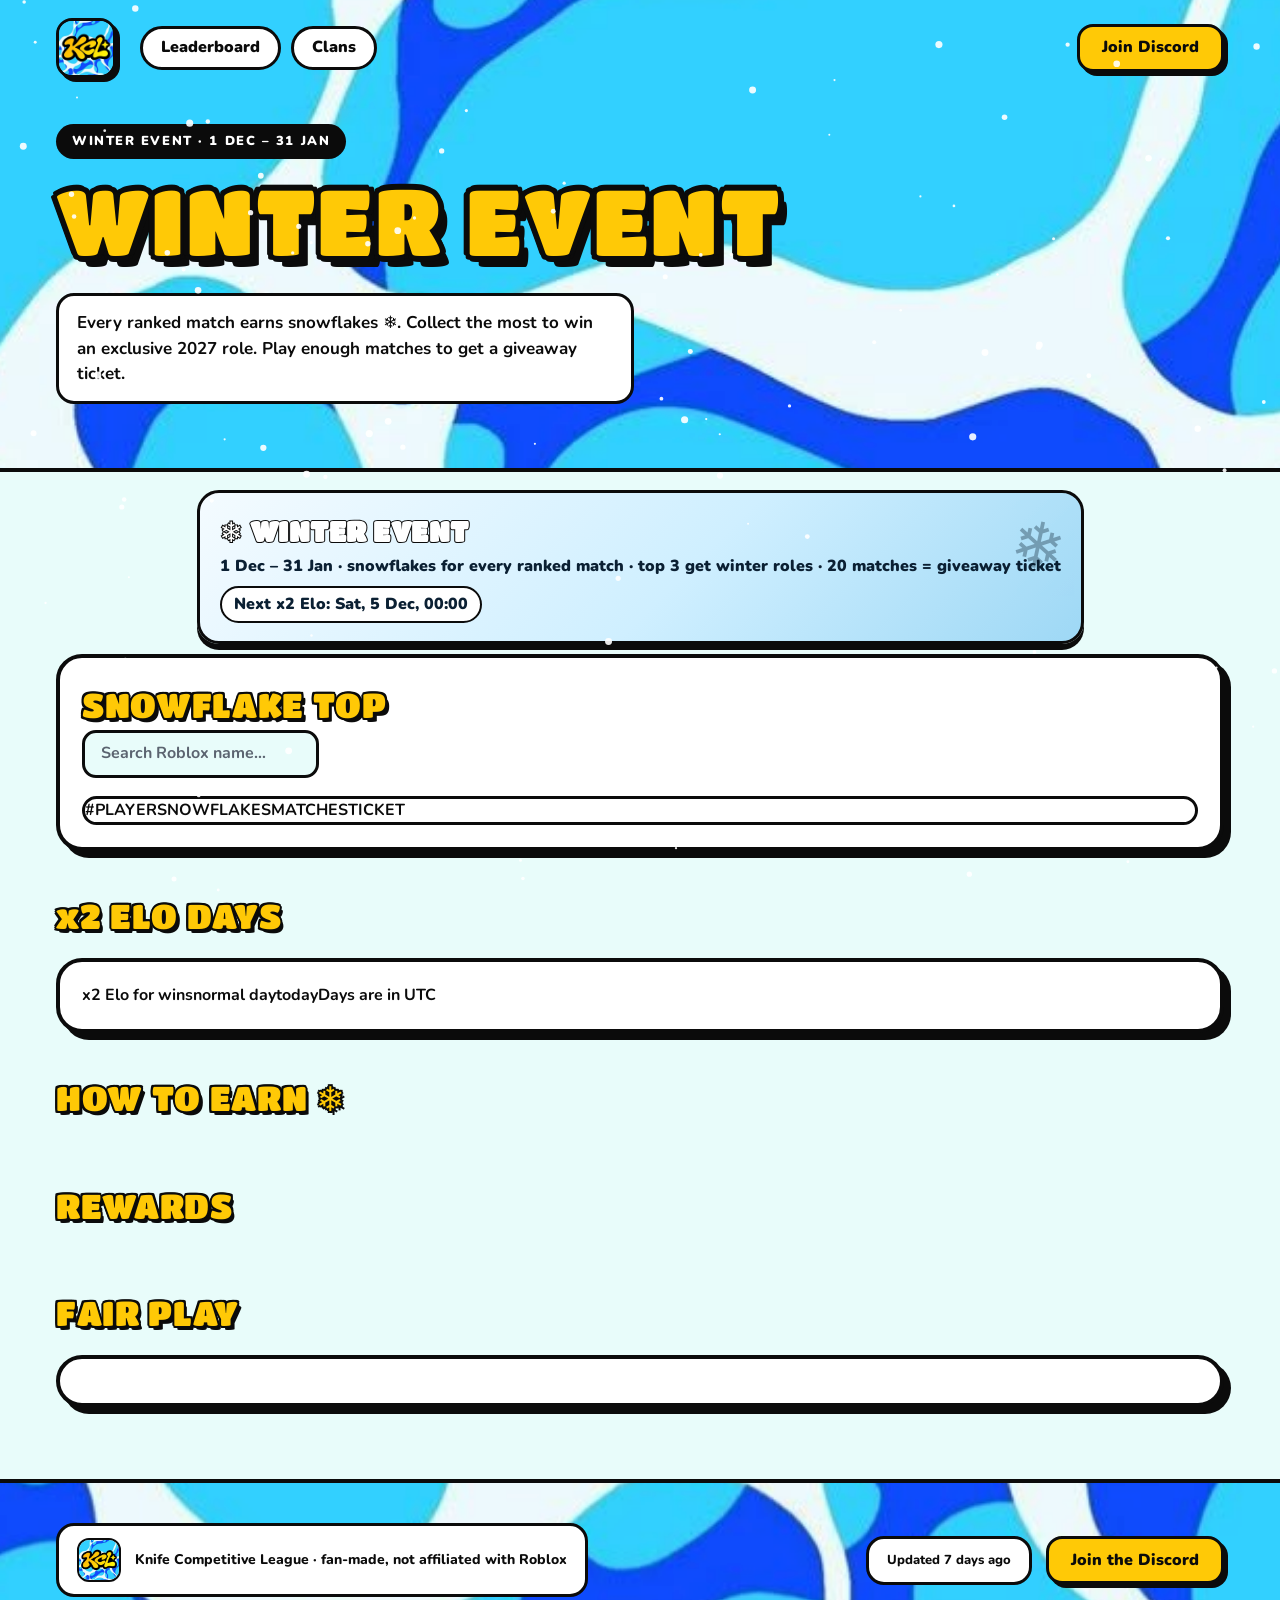
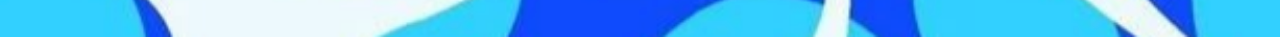
==== event.html @ 9c7c9188 "Add files via upload" ====
<!doctype html>
<html lang="en">
<head>
<meta charset="utf-8">
<meta name="viewport" content="width=device-width, initial-scale=1, viewport-fit=cover">
<title>KCL — Winter Event</title>
<meta name="description" content="KCL Winter Event — snowflakes for every ranked match, x2 Elo days, rewards and the live snowflake top.">
<link rel="icon" href="assets/favicon.png">
<link rel="preconnect" href="https://fonts.googleapis.com">
<link rel="preconnect" href="https://fonts.gstatic.com" crossorigin>
<link rel="stylesheet" href="https://fonts.googleapis.com/css2?family=Titan+One&family=Nunito:wght@600;700;800;900&display=swap">
<link rel="stylesheet" href="assets/style.css">
<link rel="stylesheet" href="assets/event.css">
</head>
<body data-page="event">
<div class="water">
<header id="site-header"></header>
<section class="wrap hero">
<div class="hero-text">
<span class="tag" id="ev-tag">WINTER EVENT · 1 DEC – 31 JAN</span>
<h1 class="pop h1">WINTER EVENT</h1>
</div>
<div class="x2card" id="x2card" aria-live="polite"></div>
<div class="hero-row">
<p class="lead">Every ranked match earns <b>snowflakes ❄️</b>. Collect the most to win an exclusive 2027 role. Play enough matches to get a giveaway ticket.</p>
<div class="stats" id="ev-stats"></div>
</div>
</section>
</div>
<main class="wrap">
<section class="card lift" aria-labelledby="top-title">
<div class="ev-head">
<h2 class="pop h2" id="top-title">SNOWFLAKE TOP</h2>
<label for="ev-search" class="sr-only">Search a player</label>
<input id="ev-search" class="search" type="search" placeholder="Search Roblox name…" autocomplete="off">
</div>
<div class="board" role="table" aria-label="Snowflake top">
<div class="ev-row head" role="row"><span role="columnheader">#</span><span role="columnheader">PLAYER</span><span role="columnheader" class="right">SNOWFLAKES</span><span role="columnheader" class="right">MATCHES</span><span role="columnheader" class="right">TICKET</span></div>
<div id="ev-rows" role="rowgroup"></div>
<div class="notice" id="ev-empty" hidden style="border:0;border-radius:0"></div>
</div>
</section>
<section aria-labelledby="cal-title" style="display:flex;flex-direction:column;gap:18px">
<h2 class="pop h2" id="cal-title">x2 ELO DAYS</h2>
<div class="card cal-wrap"><div class="cal-legend"><span><i class="lg x2"></i>x2 Elo for wins</span><span><i class="lg"></i>normal day</span><span><i class="lg today"></i>today</span><span class="cal-tz">Days are in UTC</span></div><div class="cals" id="cals"></div></div>
</section>
<section aria-labelledby="earn-title" style="display:flex;flex-direction:column;gap:18px">
<h2 class="pop h2" id="earn-title">HOW TO EARN ❄️</h2>
<div class="grid" id="earn"></div>
</section>
<section aria-labelledby="rew-title" style="display:flex;flex-direction:column;gap:18px">
<h2 class="pop h2" id="rew-title">REWARDS</h2>
<div class="grid" id="rewards"></div>
</section>
<section aria-labelledby="fair-title" style="display:flex;flex-direction:column;gap:18px">
<h2 class="pop h2" id="fair-title">FAIR PLAY</h2>
<div class="card fair" id="fair"></div>
</section>
</main>
<footer class="water bottom" id="site-footer"></footer>
<script src="assets/app.js"></script>
</body>
</html>
---- assets/style.css ----
/* KCL website — styles (sticker look from the KCL logo) */
:root {
  --ink: #0B0B0B;
  --foam: #E8FCFA;
  --foam-2: #F4FDFC;
  --cyan: #32D0FF;
  --deep: #0F4CFC;
  --yellow: #FFC906;
  --cream: #FFF6CC;
  --white: #FFFFFF;
  --muted: #33404D;
  --display: 'Titan One', 'Arial Black', system-ui, sans-serif;
  --body: 'Nunito', system-ui, sans-serif;
  color-scheme: light;
}
* { box-sizing: border-box; }
html { background: var(--foam); }
body { margin: 0; background: var(--foam); color: var(--ink); font-family: var(--body); font-weight: 700; line-height: 1.45; }
a { color: var(--ink); text-decoration: none; }
a:hover { color: var(--deep); }
:focus-visible { outline: 3px solid var(--deep); outline-offset: 3px; }
.wrap { max-width: 1200px; margin: 0 auto; padding-left: max(16px, env(safe-area-inset-left, 0px)); padding-right: max(16px, env(safe-area-inset-right, 0px)); }
.sr-only { position: absolute; width: 1px; height: 1px; overflow: hidden; clip: rect(0 0 0 0); white-space: nowrap; }

.pop { font-family: var(--display); font-weight: 400; color: var(--yellow); letter-spacing: .02em;
  text-shadow: .06em 0 0 var(--ink), -.06em 0 0 var(--ink), 0 .06em 0 var(--ink), 0 -.06em 0 var(--ink),
    .045em .045em 0 var(--ink), -.045em -.045em 0 var(--ink), .045em -.045em 0 var(--ink), -.045em .045em 0 var(--ink),
    .1em .12em 0 var(--ink); }
.num { font-family: var(--display); font-weight: 400; font-variant-numeric: tabular-nums; }

/* water bands */
.water { position: relative; isolation: isolate; overflow: hidden; background: var(--cyan); border-bottom: 4px solid var(--ink); }
.water.bottom { border-bottom: 0; border-top: 4px solid var(--ink); }
/* living water: the picture drifts slowly, a faint copy drifts the other way for shimmer */
.water::before, .water::after { content: ''; position: absolute; inset: -10%; z-index: -1; background: url('water.jpg') center 30% / cover; pointer-events: none; will-change: transform; }
.water.bottom::before, .water.bottom::after { background-position: center 70%; }
.water::before { animation: drift 24s ease-in-out infinite alternate; }
.water::after { opacity: .28; animation: drift2 17s ease-in-out infinite alternate; }
@keyframes drift { from { transform: translate3d(-3%, -2%, 0) scale(1.02); } to { transform: translate3d(3%, 2.5%, 0) scale(1.09); } }
@keyframes drift2 { from { transform: translate3d(4%, 2%, 0) scale(1.12) rotate(1deg); } to { transform: translate3d(-4%, -3%, 0) scale(1.05) rotate(-1deg); } }

/* header */
.site-header { display: flex; flex-wrap: wrap; align-items: center; gap: 14px 24px; padding-top: 18px; padding-bottom: 18px; }
.logo img { width: 60px; height: 60px; border-radius: 16px; border: 3px solid var(--ink); box-shadow: 4px 4px 0 var(--ink); display: block; background: var(--white); }
.nav { display: flex; flex-wrap: wrap; gap: 10px; flex: 1 1 260px; }
.pill { display: inline-flex; align-items: center; min-height: 44px; padding: 0 18px; border-radius: 999px; background: var(--white); border: 3px solid var(--ink); font-weight: 900; font-size: 16px; }
.pill[aria-current="page"] { background: var(--ink); color: var(--yellow); }
.btn { display: inline-flex; align-items: center; justify-content: center; gap: 10px; min-height: 48px; padding: 0 22px; border-radius: 16px; background: var(--yellow); border: 3px solid var(--ink); box-shadow: 4px 4px 0 var(--ink); font-weight: 900; font-size: 16px; color: var(--ink); cursor: pointer; }
.btn:hover { color: var(--ink); transform: translate(-1px, -1px); box-shadow: 5px 5px 0 var(--ink); }

/* hero */
.hero { display: flex; flex-wrap: wrap; align-items: flex-end; justify-content: space-between; gap: 28px; padding-top: 28px; padding-bottom: 64px; }
.hero-text { display: flex; flex-direction: column; gap: 16px; flex: 1 1 480px; min-width: 0; }
.tag { align-self: flex-start; padding: 8px 16px; border-radius: 999px; background: var(--ink); color: var(--white); font-weight: 900; font-size: 13px; letter-spacing: .12em; }
.h1 { margin: 0; font-size: clamp(40px, 8vw, 92px); line-height: .98; }
.hero-row { display: flex; flex-wrap: wrap; align-items: stretch; justify-content: space-between; gap: 20px; flex: 1 1 100%; }
.hero-row .lead { flex: 1 1 380px; align-self: flex-end; }
.lead { margin: 0; max-width: 34em; padding: 14px 18px; border-radius: 18px; background: var(--white); border: 3px solid var(--ink); font-size: 17px; line-height: 1.5; }
.stats { display: grid; grid-template-columns: repeat(3, minmax(0, 1fr)); gap: 12px; flex: 0 1 440px; }
.stat { padding: 14px 16px; border-radius: 18px; background: var(--white); border: 3px solid var(--ink); box-shadow: 5px 5px 0 var(--ink); display: flex; flex-direction: column; gap: 2px; min-width: 0; }
.stat.hot { background: var(--yellow); }
.stat .num { font-size: 30px; line-height: 1.1; }
.stat .label { font-size: 12px; font-weight: 900; letter-spacing: .1em; }
.formula { flex: 0 1 430px; padding: 16px 20px; border-radius: 20px; background: var(--white); border: 3px solid var(--ink); box-shadow: 5px 5px 0 var(--ink); display: flex; flex-direction: column; gap: 6px; }
.formula .num { font-size: 22px; line-height: 1.25; }

/* main */
main { display: flex; flex-direction: column; gap: 40px; padding-bottom: 72px; }
.card { padding: 22px; border-radius: 26px; background: var(--white); border: 4px solid var(--ink); box-shadow: 7px 7px 0 var(--ink); min-width: 0; }
.lift { margin-top: -36px; }
.h2 { margin: 0; font-size: 34px; }
.notice { padding: 22px; border-radius: 18px; border: 3px dashed var(--ink); background: var(--white); text-align: center; font-size: 16px; }

/* podium */
.podium { display: grid; grid-template-columns: repeat(auto-fit, minmax(min(100%, 280px), 1fr)); gap: 20px; align-items: end; }
.pod { padding: 22px; border-radius: 26px; background: var(--white); border: 4px solid var(--ink); box-shadow: 7px 7px 0 var(--ink); display: flex; flex-direction: column; gap: 14px; min-height: 220px; min-width: 0; }
.pod.first { background: var(--yellow); min-height: 250px; }
.pod-top { display: flex; justify-content: space-between; align-items: center; gap: 10px; }
.pod-place { font-size: 44px; line-height: 1; }
.pod .who { display: flex; align-items: center; gap: 14px; min-width: 0; }
.pod .name { font-weight: 900; font-size: 22px; overflow: hidden; text-overflow: ellipsis; white-space: nowrap; }
.pod-bottom { display: flex; justify-content: space-between; align-items: baseline; gap: 10px; }
.pod-bottom .num { font-size: 40px; }
@media (min-width: 900px) {
  .pod.p1 { order: 2; } .pod.p2 { order: 1; } .pod.p3 { order: 3; }
}

/* avatars, badges */
.avatar { border-radius: 50%; border: 2.5px solid var(--ink); display: inline-flex; align-items: center; justify-content: center; font-family: var(--display); color: var(--white); flex-shrink: 0; overflow: hidden; }
.avatar img { width: 100%; height: 100%; object-fit: cover; display: block; background: var(--white); }
.badge { display: inline-flex; align-items: center; padding: 3px 10px; border-radius: 999px; border: 2px solid var(--ink); color: var(--white); font-size: 12px; font-weight: 900; letter-spacing: .06em; white-space: nowrap; }
.clan-tag { display: inline-flex; padding: 2px 8px; border-radius: 8px; background: var(--foam); border: 2px solid var(--ink); font-size: 12px; font-weight: 900; white-space: nowrap; }
.clan-tag.dark { background: var(--ink); color: var(--white); border-radius: 999px; padding: 5px 12px; font-size: 13px; }

/* filters */
.controls { display: flex; flex-wrap: wrap; gap: 12px; align-items: center; }
.search { flex: 1 1 240px; min-height: 48px; padding: 0 16px; border-radius: 14px; border: 3px solid var(--ink); background: var(--foam); font: inherit; font-size: 16px; color: var(--ink); }
.search::placeholder { color: #5B6470; }
.chips { display: flex; flex-wrap: wrap; gap: 8px; }
.chip { min-height: 44px; padding: 0 16px; border-radius: 999px; border: 3px solid var(--ink); background: var(--white); color: var(--ink); font: inherit; font-weight: 900; font-size: 14px; display: inline-flex; align-items: center; gap: 8px; cursor: pointer; }
.chip.small { min-height: 40px; border-width: 2px; font-weight: 800; font-size: 13px; padding: 0 14px; }
.chip[aria-pressed="true"] { background: var(--ink); color: var(--white); }
.chip.region[aria-pressed="true"] { background: var(--yellow); color: var(--ink); }
.dot { width: 10px; height: 10px; border-radius: 50%; border: 1.5px solid var(--ink); flex-shrink: 0; }

/* leaderboard rows */
.board { border-radius: 18px; border: 3px solid var(--ink); overflow: hidden; margin-top: 18px; }
.row { display: grid; grid-template-columns: 56px minmax(0, 1fr) 130px 90px 100px 72px 150px; align-items: center; gap: 12px; padding: 12px 16px; border-top: 2px solid var(--ink); background: var(--white); }
.row:nth-child(even) { background: var(--foam-2); }
.row.head { border-top: 0; background: var(--ink); color: var(--white); font-size: 13px; font-weight: 900; letter-spacing: .1em; padding-top: 14px; padding-bottom: 14px; }
.row .place { font-family: var(--display); font-size: 20px; }
.row .player { display: flex; align-items: center; gap: 12px; min-width: 0; }
.row .pname { font-weight: 900; overflow: hidden; text-overflow: ellipsis; white-space: nowrap; }
.row .elo { font-family: var(--display); font-size: 20px; text-align: right; }
.row .right { text-align: right; font-weight: 900; }
.row .meta { display: none; }
.form { display: inline-flex; gap: 4px; }
.wl { width: 24px; height: 24px; border-radius: 7px; border: 2px solid var(--ink); display: inline-flex; align-items: center; justify-content: center; font-size: 11px; font-weight: 900; }
.wl.W { background: var(--yellow); color: var(--ink); }
.wl.L { background: var(--ink); color: var(--white); }
@media (max-width: 760px) {
  .row { grid-template-columns: 34px minmax(0, 1fr) auto; gap: 10px; padding: 10px 12px; }
  .row.head { display: none; }
  .row .rankcell, .row .wlcell, .row .wrcell, .row .formcell { display: none; }
  .row .meta { display: block; font-size: 12px; font-weight: 800; color: var(--muted); }
  .row .player > div { min-width: 0; }
  .board { border-radius: 16px; }
}

/* clans */
.clan-row { display: grid; grid-template-columns: 56px 64px minmax(0, 1fr) auto; align-items: center; gap: 16px; padding: 12px 16px; border-radius: 18px; border: 3px solid var(--ink); background: var(--white); }
.clan-row.first { background: var(--cream); }
.clan-list { display: flex; flex-direction: column; gap: 12px; margin-top: 14px; }
.emblem { border-radius: 16px; border: 3px solid var(--ink); display: inline-flex; align-items: center; justify-content: center; font-family: var(--display); color: var(--white); flex-shrink: 0; text-transform: uppercase; }
.emblem.has-logo { background: var(--white) !important; overflow: hidden; }
.emblem img { width: 82%; height: 82%; object-fit: contain; display: block; }
.facts { display: flex; flex-wrap: wrap; gap: 6px; }
.fact { padding: 3px 10px; border-radius: 999px; background: var(--foam); border: 2px solid var(--ink); font-size: 13px; font-weight: 900; }
.score { display: flex; flex-direction: column; align-items: flex-end; }
.score .num { font-size: 32px; line-height: 1; }
.score span:last-child { font-size: 12px; font-weight: 900; letter-spacing: .1em; color: var(--muted); }
@media (max-width: 640px) {
  .clan-row { grid-template-columns: 40px 48px minmax(0, 1fr); gap: 10px; padding: 10px 12px; }
  .clan-row .score { grid-column: 3; align-items: flex-start; flex-direction: row; gap: 6px; align-items: baseline; }
  .clan-row .score .num { font-size: 24px; }
}
.grid { display: grid; grid-template-columns: repeat(auto-fill, minmax(min(100%, 260px), 1fr)); gap: 18px; }
.mini { padding: 18px; border-radius: 22px; background: var(--white); border: 3px solid var(--ink); box-shadow: 5px 5px 0 var(--ink); display: flex; flex-direction: column; gap: 12px; min-width: 0; }
.mini-top { display: flex; justify-content: space-between; gap: 10px; font-size: 13px; font-weight: 900; color: var(--muted); letter-spacing: .08em; }
.vs { display: flex; align-items: center; justify-content: space-between; gap: 10px; }
.vs .side { display: flex; align-items: center; gap: 10px; font-weight: 900; min-width: 0; }
.winner { align-self: flex-start; padding: 6px 12px; border-radius: 999px; background: var(--yellow); border: 2px solid var(--ink); font-weight: 900; font-size: 14px; }
.boxes { display: grid; grid-template-columns: repeat(2, minmax(0, 1fr)); gap: 8px; }
.box { padding: 8px 10px; border-radius: 12px; background: var(--foam); border: 2px solid var(--ink); }
.box .k { font-size: 11px; font-weight: 900; letter-spacing: .1em; }
.box .num { font-size: 20px; }

/* footer */
.site-footer { display: flex; flex-wrap: wrap; align-items: center; justify-content: space-between; gap: 20px; padding-top: 40px; padding-bottom: 40px; }
.foot-card { display: flex; align-items: center; gap: 14px; padding: 12px 18px; border-radius: 18px; background: var(--white); border: 3px solid var(--ink); font-size: 14px; font-weight: 800; }
.foot-card img { width: 44px; height: 44px; border-radius: 12px; border: 2px solid var(--ink); }
.updated { font-size: 13px; font-weight: 800; }

@media (max-width: 640px) {
  .hero { padding-bottom: 52px; }
  .stats { flex-basis: 100%; }
  .stat .num { font-size: 24px; }
  .card { padding: 14px; border-radius: 20px; box-shadow: 5px 5px 0 var(--ink); }
  .pod { min-height: 0; }
  .pod.first { min-height: 0; }
}

/* ---------- animations ---------- */
/* bouncy title letters */
.h1 .word { display: inline-block; white-space: nowrap; }
.h1 .ltr { display: inline-block; animation: letter-in .7s cubic-bezier(.3, 1.7, .5, 1) both; transform-origin: 50% 100%; }
.h1 .ltr.in-done { animation: none; }
.h1 .ltr.jump { animation: letter-jump .6s cubic-bezier(.3, 1.6, .5, 1); animation-delay: 0s !important; }
@keyframes letter-in { 0% { opacity: 0; transform: translateY(-70%) scale(.3) rotate(-12deg); } 60% { opacity: 1; } 100% { opacity: 1; transform: none; } }
@keyframes letter-jump { 0% { transform: none; } 35% { transform: translateY(-22%) rotate(-6deg) scale(1.08); } 70% { transform: translateY(4%) scale(.97, 1.04); } 100% { transform: none; } }

/* things that pop in when they scroll into view */
.rv { opacity: 0; transform: translateY(26px) scale(.97); }
.pod.rv { transform: translateY(70px) scale(.8) rotate(-2deg); }
.rv.in { opacity: 1; transform: none; transition: opacity .45s ease var(--d, 0ms), transform .7s cubic-bezier(.34, 1.56, .64, 1) var(--d, 0ms); }

/* #1 card shine */
.pod { position: relative; overflow: hidden; }
.pod.first::after { content: ''; position: absolute; inset: 0; pointer-events: none; border-radius: inherit;
  background: linear-gradient(105deg, transparent 44%, rgba(255, 255, 255, .45) 50%, transparent 56%) no-repeat;
  background-size: 260% 100%; animation: shine 4.5s ease-in-out 1.4s infinite; }
@keyframes shine { 0% { background-position: 140% 0; } 45%, 100% { background-position: -60% 0; } }

/* live dot */
.live-dot { display: inline-block; width: 9px; height: 9px; margin-right: 6px; border-radius: 50%; background: #E8473C; border: 1.5px solid var(--ink); vertical-align: 1px; animation: pulse 1.4s ease-in-out infinite; }
@keyframes pulse { 0%, 100% { transform: scale(1); } 50% { transform: scale(1.45); } }

/* hover + press: stickers lift up and get pushed in */
.pod, .mini, .stat, .clan-row, .btn, .pill, .chip, .logo img, .emblem, .row .avatar { transition: transform .28s cubic-bezier(.34, 1.56, .64, 1), box-shadow .28s cubic-bezier(.34, 1.56, .64, 1), background-color .2s; }
.row { transition: background-color .15s; }
@media (hover: hover) {
  .pod:hover { transform: translate(-4px, -6px) rotate(-.8deg); box-shadow: 12px 13px 0 var(--ink); }
  .mini:hover, .stat:hover { transform: translate(-3px, -4px) rotate(-.5deg); box-shadow: 9px 9px 0 var(--ink); }
  .clan-row:hover { transform: translateX(6px); box-shadow: 5px 5px 0 var(--ink); }
  .clan-row:hover .emblem, .mini:hover .emblem { transform: rotate(-8deg) scale(1.08); }
  .row:not(.head):hover { background: var(--cream); }
  .row:not(.head):hover .avatar { transform: rotate(-10deg) scale(1.12); }
  .btn:hover { transform: translate(-2px, -3px) rotate(-1deg); box-shadow: 6px 7px 0 var(--ink); }
  .pill:hover, .chip:hover { transform: translateY(-3px); }
  .logo:hover img { animation: wiggle .6s ease-in-out; }
}
.btn:active { transform: translate(4px, 4px); box-shadow: 0 0 0 var(--ink); transition-duration: .08s; }
.pill:active, .chip:active { transform: scale(.92); transition-duration: .08s; }
.pod:active, .mini:active, .stat:active { transform: translate(3px, 3px); box-shadow: 2px 2px 0 var(--ink); transition-duration: .08s; }
@keyframes wiggle { 0%, 100% { transform: rotate(0); } 25% { transform: rotate(-10deg) scale(1.08); } 50% { transform: rotate(8deg) scale(1.08); } 75% { transform: rotate(-4deg); } }

@media (prefers-reduced-motion: reduce) {
  *, *::before, *::after { animation: none !important; transition: none !important; }
  .rv { opacity: 1 !important; transform: none !important; }
}
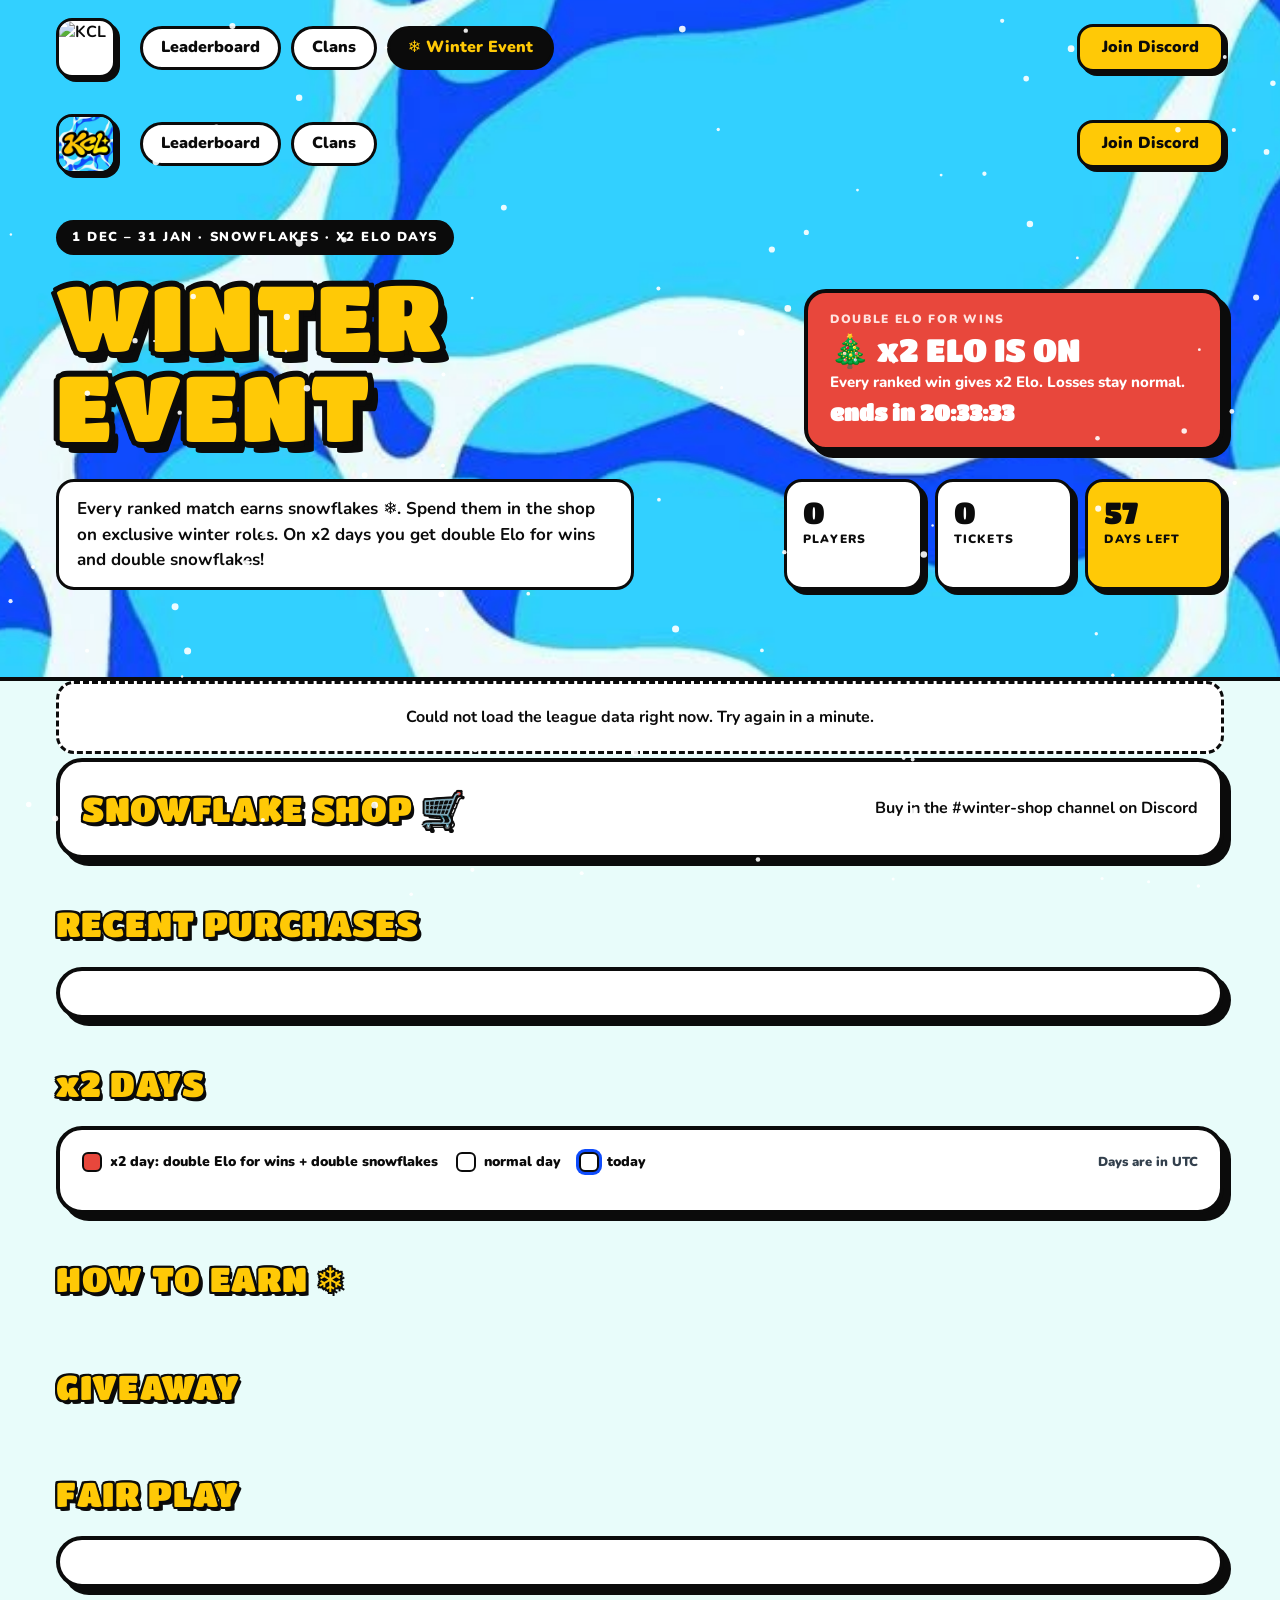
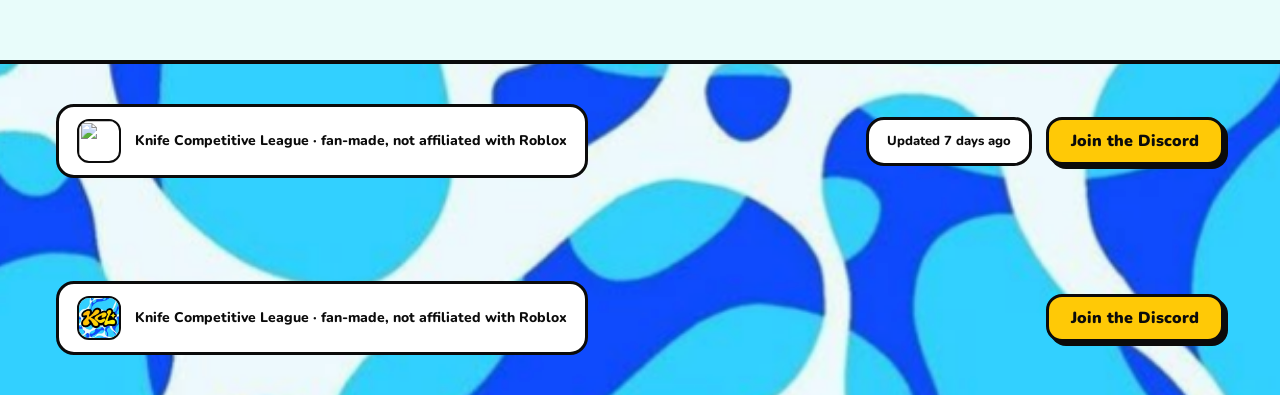
==== commit b71ec75a: "Add files via upload" ====
--- a/event.html
+++ b/event.html
@@ -4,7 +4,7 @@
 <meta charset="utf-8">
 <meta name="viewport" content="width=device-width, initial-scale=1, viewport-fit=cover">
 <title>KCL — Winter Event</title>
-<meta name="description" content="KCL Winter Event — snowflakes for every ranked match, x2 Elo days, rewards and the live snowflake top.">
+<meta name="description" content="KCL Winter Event — snowflakes for every ranked match, a snowflake shop with winter roles, x2 days and a giveaway.">
 <link rel="icon" href="assets/favicon.png">
 <link rel="preconnect" href="https://fonts.googleapis.com">
 <link rel="preconnect" href="https://fonts.gstatic.com" crossorigin>
@@ -22,34 +22,33 @@
 </div>
 <div class="x2card" id="x2card" aria-live="polite"></div>
 <div class="hero-row">
-<p class="lead">Every ranked match earns <b>snowflakes ❄️</b>. Collect the most to win an exclusive 2027 role. Play enough matches to get a giveaway ticket.</p>
+<p class="lead">Every ranked match earns <b>snowflakes ❄️</b>. Spend them in the <b>shop</b> on exclusive winter roles. On x2 days you get double Elo for wins and double snowflakes!</p>
 <div class="stats" id="ev-stats"></div>
 </div>
 </section>
 </div>
 <main class="wrap">
-<section class="card lift" aria-labelledby="top-title">
+<section class="card lift" aria-labelledby="shop-title">
 <div class="ev-head">
-<h2 class="pop h2" id="top-title">SNOWFLAKE TOP</h2>
-<label for="ev-search" class="sr-only">Search a player</label>
-<input id="ev-search" class="search" type="search" placeholder="Search Roblox name…" autocomplete="off">
+<h2 class="pop h2" id="shop-title">SNOWFLAKE SHOP 🛒</h2>
+<span class="shop-how">Buy in the <b>#winter-shop</b> channel on Discord</span>
 </div>
-<div class="board" role="table" aria-label="Snowflake top">
-<div class="ev-row head" role="row"><span role="columnheader">#</span><span role="columnheader">PLAYER</span><span role="columnheader" class="right">SNOWFLAKES</span><span role="columnheader" class="right">MATCHES</span><span role="columnheader" class="right">TICKET</span></div>
-<div id="ev-rows" role="rowgroup"></div>
-<div class="notice" id="ev-empty" hidden style="border:0;border-radius:0"></div>
-</div>
+<div class="shop" id="shop"></div>
+</section>
+<section aria-labelledby="feed-title" style="display:flex;flex-direction:column;gap:18px">
+<h2 class="pop h2" id="feed-title">RECENT PURCHASES</h2>
+<div class="card feed" id="feed"></div>
 </section>
 <section aria-labelledby="cal-title" style="display:flex;flex-direction:column;gap:18px">
-<h2 class="pop h2" id="cal-title">x2 ELO DAYS</h2>
-<div class="card cal-wrap"><div class="cal-legend"><span><i class="lg x2"></i>x2 Elo for wins</span><span><i class="lg"></i>normal day</span><span><i class="lg today"></i>today</span><span class="cal-tz">Days are in UTC</span></div><div class="cals" id="cals"></div></div>
+<h2 class="pop h2" id="cal-title">x2 DAYS</h2>
+<div class="card cal-wrap"><div class="cal-legend"><span><i class="lg x2"></i>x2 day: double Elo for wins + double snowflakes</span><span><i class="lg"></i>normal day</span><span><i class="lg today"></i>today</span><span class="cal-tz">Days are in UTC</span></div><div class="cals" id="cals"></div></div>
 </section>
 <section aria-labelledby="earn-title" style="display:flex;flex-direction:column;gap:18px">
 <h2 class="pop h2" id="earn-title">HOW TO EARN ❄️</h2>
 <div class="grid" id="earn"></div>
 </section>
 <section aria-labelledby="rew-title" style="display:flex;flex-direction:column;gap:18px">
-<h2 class="pop h2" id="rew-title">REWARDS</h2>
+<h2 class="pop h2" id="rew-title">GIVEAWAY</h2>
 <div class="grid" id="rewards"></div>
 </section>
 <section aria-labelledby="fair-title" style="display:flex;flex-direction:column;gap:18px">
--- a/assets/event.css
+++ b/assets/event.css
@@ -0,0 +1,64 @@
+/* KCL — Winter Event page */
+.x2card { flex: 0 1 420px; display: flex; flex-direction: column; gap: 4px; padding: 18px 22px; border-radius: 22px;
+  background: var(--white); border: 4px solid var(--ink); box-shadow: 7px 7px 0 var(--ink); min-width: 0; }
+.x2card .x2-k { font-size: 12px; font-weight: 900; letter-spacing: .14em; color: var(--muted); }
+.x2card .x2-t { font-size: 32px; line-height: 1.1; }
+.x2card .x2-s { font-size: 15px; font-weight: 800; }
+.x2card .x2-c { font-family: var(--display); font-size: 22px; font-variant-numeric: tabular-nums; }
+.x2card.on { background: #E8473C; color: var(--white); animation: x2pulse 2.2s ease-in-out infinite; }
+.x2card.on .x2-k { color: #FFE3DF; }
+@keyframes x2pulse { 0%, 100% { box-shadow: 7px 7px 0 var(--ink); } 50% { box-shadow: 7px 7px 0 var(--ink), 0 0 0 8px rgba(232, 71, 60, .25); } }
+
+.ev-head { display: flex; flex-wrap: wrap; align-items: center; justify-content: space-between; gap: 12px 20px; }
+.ev-head .search { flex: 0 1 320px; }
+
+.ev-row { display: grid; grid-template-columns: 56px minmax(0, 1fr) 130px 100px 90px; align-items: center; gap: 12px; padding: 12px 16px;
+  border-top: 2px solid var(--ink); background: var(--white); }
+.ev-row:nth-child(even) { background: var(--foam-2); }
+.ev-row.head { border-top: 0; background: var(--ink); color: var(--white); font-size: 13px; font-weight: 900; letter-spacing: .1em; padding-top: 14px; padding-bottom: 14px; }
+.ev-row .place { font-family: var(--display); font-size: 20px; }
+.ev-row .player { display: flex; align-items: center; gap: 12px; min-width: 0; }
+.ev-row .pname { font-weight: 900; overflow: hidden; text-overflow: ellipsis; white-space: nowrap; }
+.ev-row .fl { font-family: var(--display); font-size: 20px; text-align: right; }
+.ev-row .right { text-align: right; font-weight: 900; }
+.ev-row .meta { display: none; }
+.ev-row.top1 { background: var(--yellow); } .ev-row.top2 { background: #E6EEF6; } .ev-row.top3 { background: #F6E1CF; }
+.ticket { display: inline-flex; align-items: center; justify-content: center; min-width: 34px; height: 28px; padding: 0 8px; border-radius: 8px;
+  border: 2px solid var(--ink); background: var(--white); font-size: 13px; font-weight: 900; }
+.ticket.yes { background: #3DDC6B; }
+.prog { display: block; height: 6px; margin-top: 4px; border-radius: 99px; background: #D8E6F2; overflow: hidden; }
+.prog i { display: block; height: 100%; background: var(--deep); border-radius: 99px; }
+@media (max-width: 760px) {
+  .ev-row { grid-template-columns: 34px minmax(0, 1fr) auto; gap: 10px; padding: 10px 12px; }
+  .ev-row.head { display: none; }
+  .ev-row .mcell, .ev-row .tcell { display: none; }
+  .ev-row .meta { display: block; font-size: 12px; font-weight: 800; color: var(--muted); }
+  .ev-row .player > div { min-width: 0; }
+}
+
+/* calendar */
+.cal-legend { display: flex; flex-wrap: wrap; gap: 8px 18px; align-items: center; font-weight: 900; font-size: 14px; margin-bottom: 16px; }
+.cal-legend span { display: inline-flex; align-items: center; gap: 8px; }
+.cal-legend .cal-tz { margin-left: auto; color: var(--muted); font-size: 13px; }
+.lg { width: 20px; height: 20px; border-radius: 6px; border: 2px solid var(--ink); background: var(--white); display: inline-block; }
+.lg.x2 { background: #E8473C; } .lg.today { box-shadow: 0 0 0 3px var(--deep); }
+.cals { display: grid; grid-template-columns: repeat(auto-fit, minmax(min(100%, 300px), 1fr)); gap: 24px; }
+.cal h3 { margin: 0 0 10px; font-family: var(--display); font-weight: 400; font-size: 22px; }
+.cal-grid { display: grid; grid-template-columns: repeat(7, 1fr); gap: 6px; }
+.cal-grid .dow { font-size: 11px; font-weight: 900; letter-spacing: .08em; text-align: center; color: var(--muted); }
+.day { aspect-ratio: 1; display: flex; align-items: center; justify-content: center; border-radius: 10px; border: 2px solid var(--ink);
+  background: var(--white); font-weight: 900; font-size: 15px; }
+.day.x2 { background: #E8473C; color: var(--white); }
+.day.past { opacity: .4; }
+.day.today { box-shadow: 0 0 0 3px var(--deep); transform: scale(1.06); }
+.day.out { border-color: transparent; background: transparent; color: #9AA6B2; font-weight: 700; }
+
+/* earn + rewards */
+.earn-n { font-family: var(--display); font-size: 40px; line-height: 1; }
+.mini.hl { background: var(--yellow); }
+.role-pill { align-self: flex-start; padding: 6px 12px; border-radius: 999px; background: #5BC0EB; border: 2px solid var(--ink); color: var(--white);
+  font-weight: 900; font-size: 14px; letter-spacing: .04em; }
+.fair ul { margin: 0; padding-left: 22px; display: flex; flex-direction: column; gap: 8px; font-size: 16px; }
+
+/* the lifted card must sit above the water band */
+.card.lift { position: relative; z-index: 1; }
